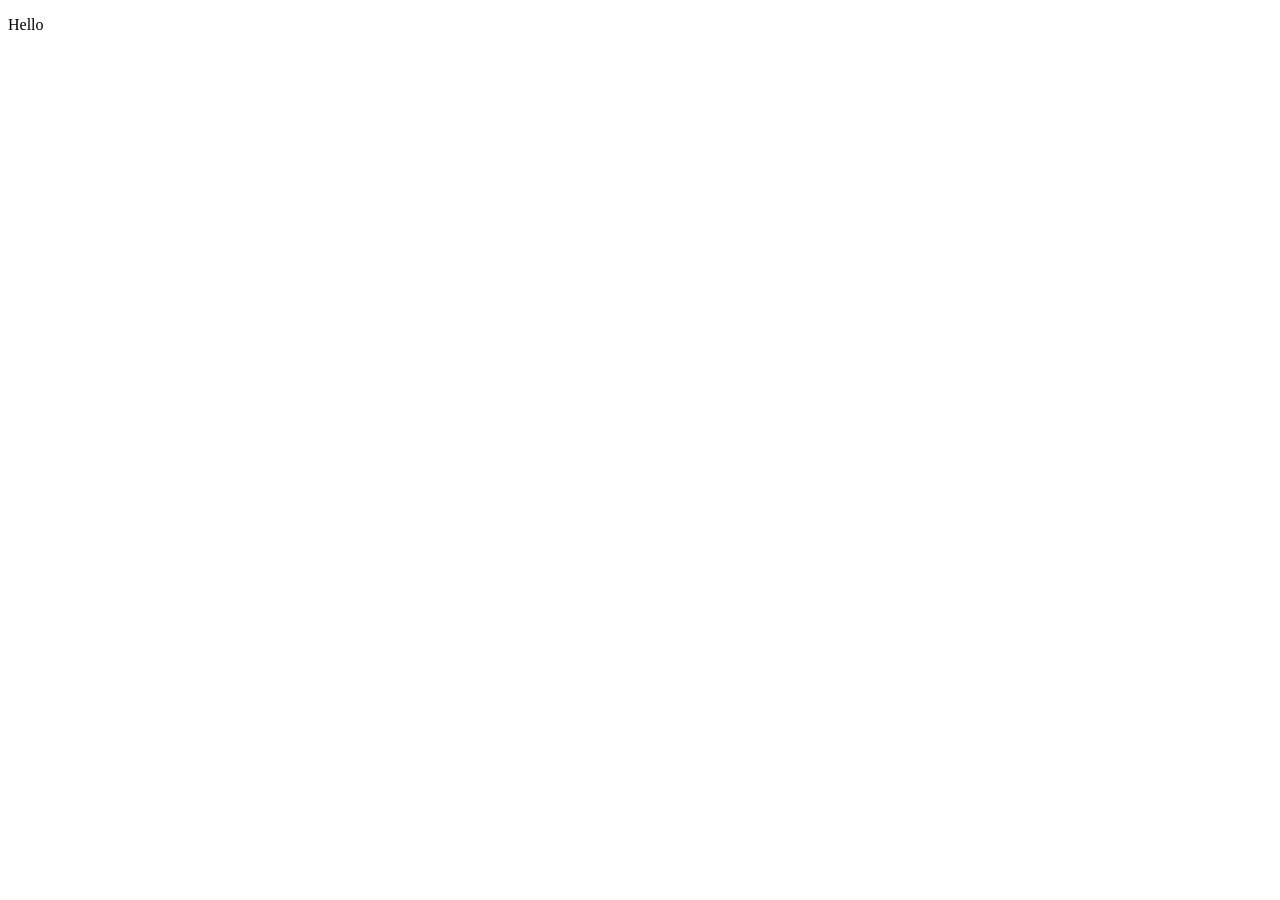
==== frontend/index.html @ 5b7eb352 "Initialize Frontend" ====
<!DOCTYPE html>
<html lang="en">
<head>
    <meta charset="UTF-8">
    <meta name="viewport" content="width=device-width, initial-scale=1.0">
    <title>Document</title>
</head>
<body>
    <p>Hello</p>
</body>
</html>
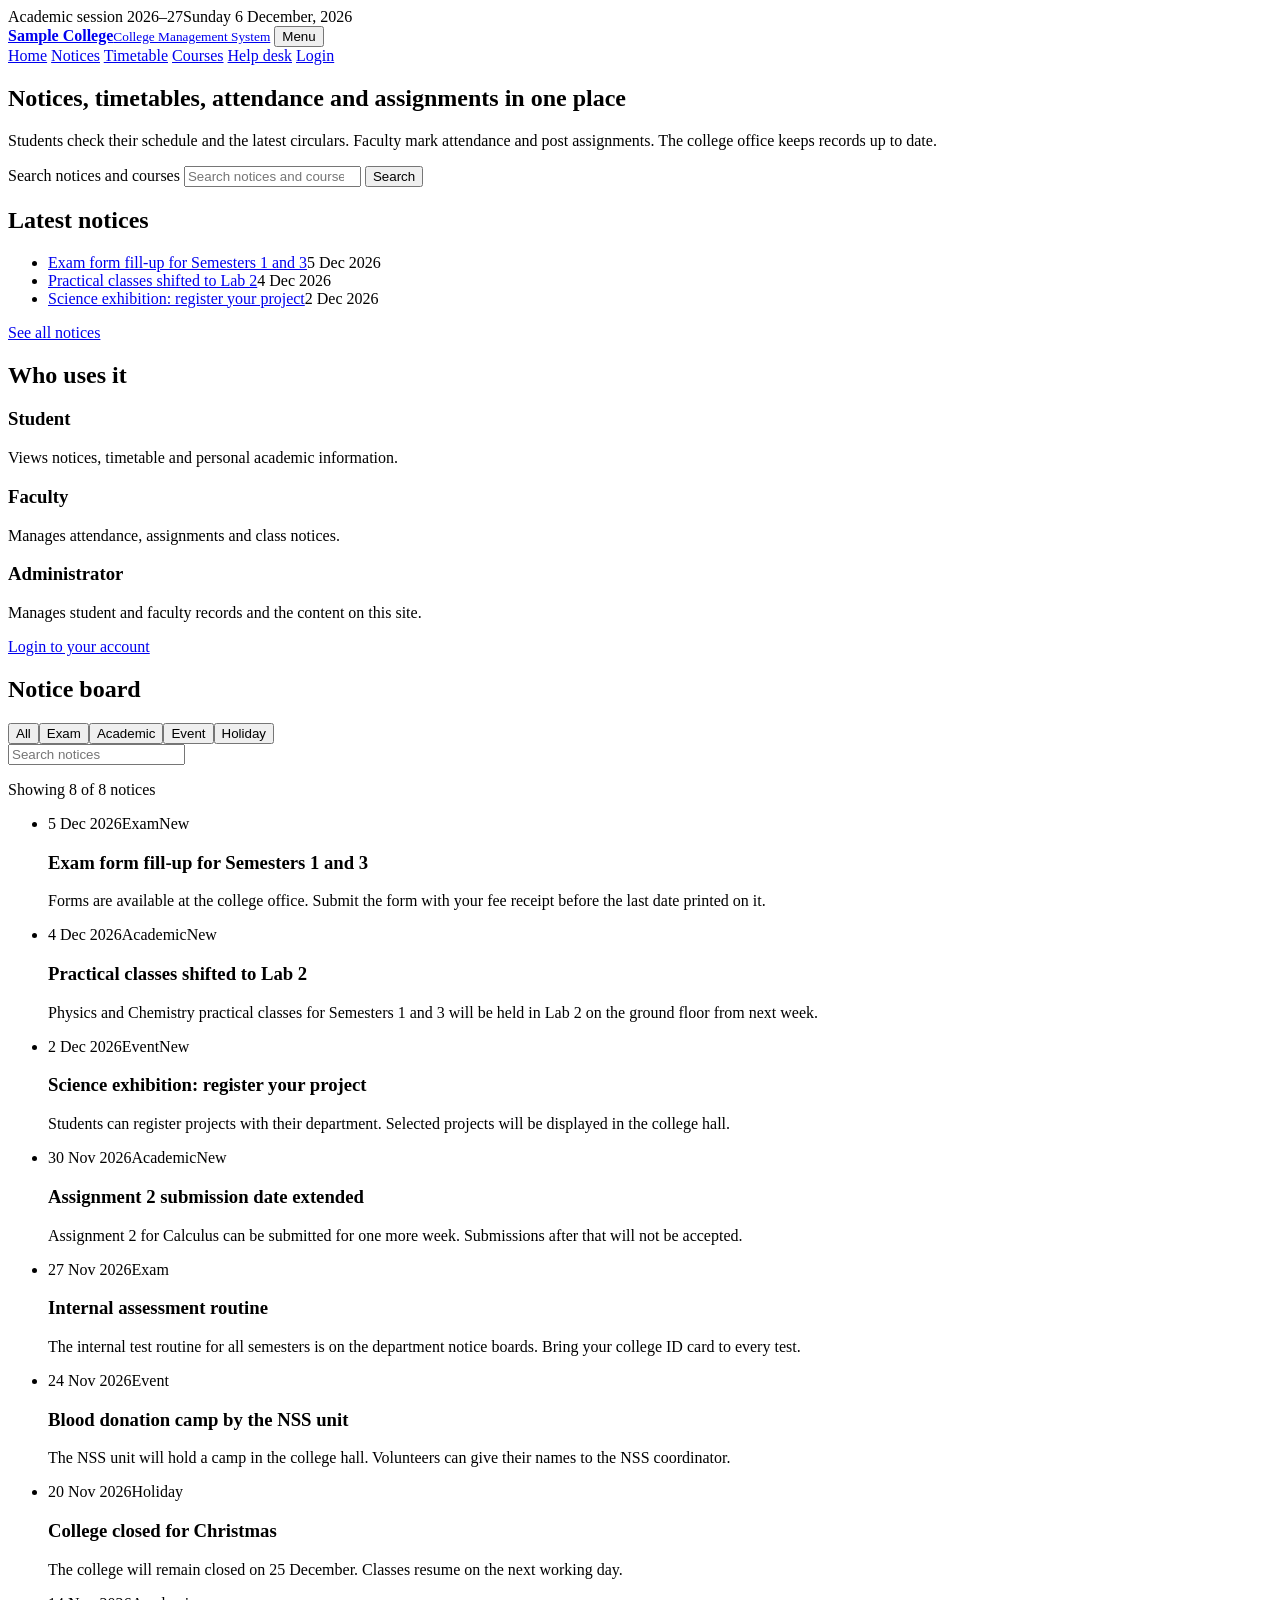
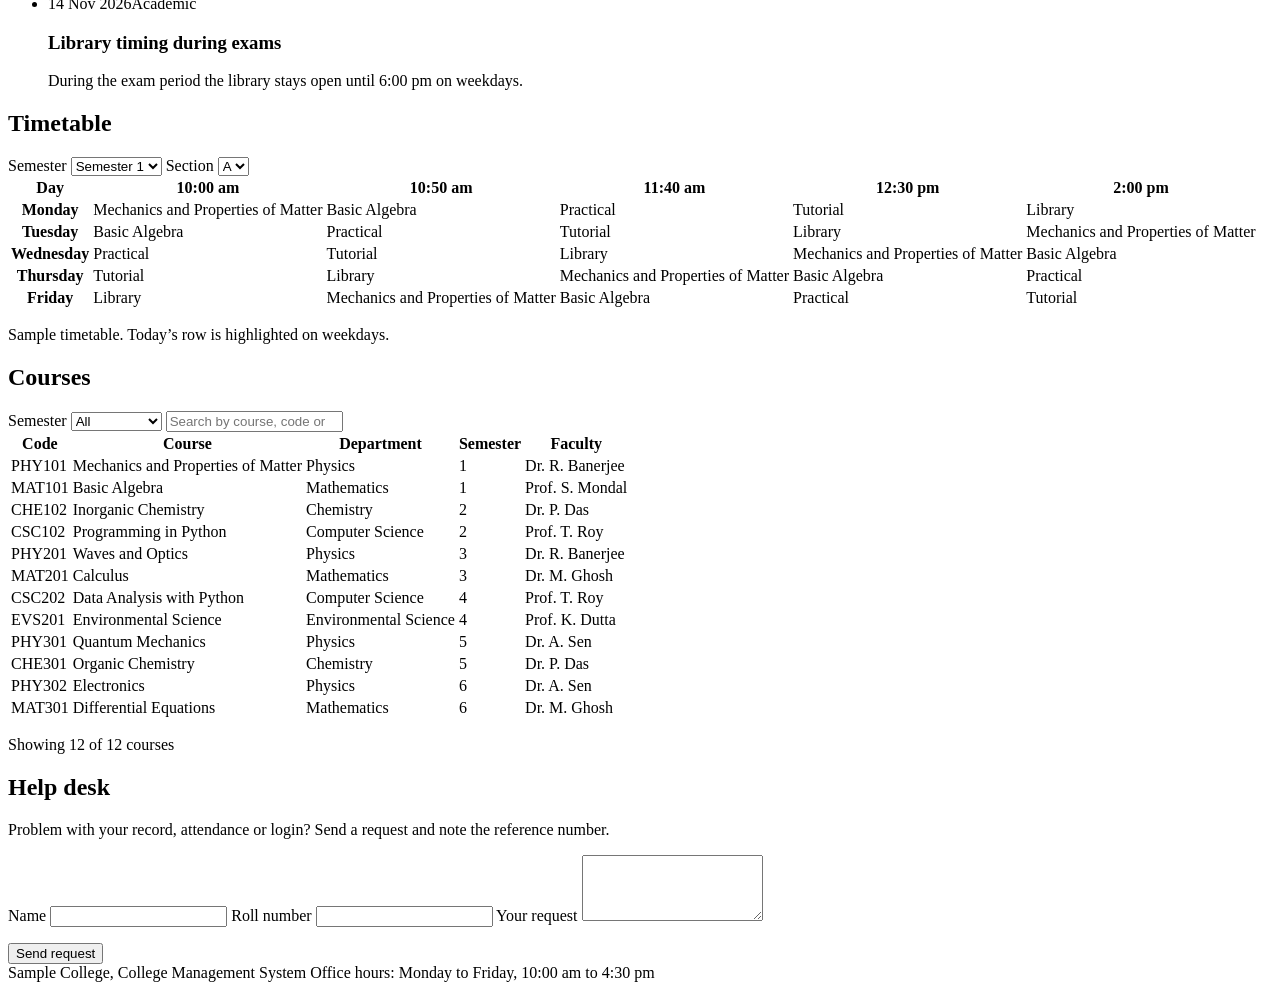
==== commit a348c6fe: "add front page" ====
--- a/frontend/index.html
+++ b/frontend/index.html
@@ -1,11 +1,130 @@
 <!DOCTYPE html>
 <html lang="en">
 <head>
-    <meta charset="UTF-8">
-    <meta name="viewport" content="width=device-width, initial-scale=1.0">
-    <title>Document</title>
+<meta charset="utf-8">
+<meta name="viewport" content="width=device-width, initial-scale=1">
+<title>College Management System</title>
+<link rel="stylesheet" href="home.css">
 </head>
 <body>
-    <p>Hello</p>
+
+<div class="topbar">
+  <div class="wrap"><span>Academic session 2026–27</span><span id="today"></span></div>
+</div>
+
+<header class="site">
+  <div class="wrap">
+    <a class="brand" href="#home"><b>Sample College</b><small>College Management System</small></a>
+    <button class="menu" id="menu" aria-expanded="false" aria-controls="nav">Menu</button>
+    <nav id="nav">
+      <a href="#home">Home</a>
+      <a href="#notices">Notices</a>
+      <a href="#timetable">Timetable</a>
+      <a href="#courses">Courses</a>
+      <a href="#help">Help desk</a>
+      <a class="login" href="index.html">Login</a>
+    </nav>
+  </div>
+</header>
+
+<main id="home">
+
+  <section class="hero">
+    <div class="wrap two">
+      <div>
+        <h1>Notices, timetables, attendance and assignments in one place</h1>
+        <p>Students check their schedule and the latest circulars. Faculty mark attendance and post assignments. The college office keeps records up to date.</p>
+        <form id="heroSearch" role="search">
+          <label for="q" class="sr">Search notices and courses</label>
+          <input id="q" type="search" placeholder="Search notices and courses">
+          <button class="btn" type="submit">Search</button>
+        </form>
+      </div>
+      <aside class="latest">
+        <h2>Latest notices</h2>
+        <ul id="latest"></ul>
+        <a href="#notices">See all notices</a>
+      </aside>
+    </div>
+  </section>
+
+  <section class="roles wrap" aria-labelledby="rolesH">
+    <h2 id="rolesH">Who uses it</h2>
+    <div class="three">
+      <div><h3>Student</h3><p>Views notices, timetable and personal academic information.</p></div>
+      <div><h3>Faculty</h3><p>Manages attendance, assignments and class notices.</p></div>
+      <div><h3>Administrator</h3><p>Manages student and faculty records and the content on this site.</p></div>
+    </div>
+    <a class="btn" href="index.html">Login to your account</a>
+  </section>
+
+  <section id="notices" class="block alt">
+    <div class="wrap">
+      <h2>Notice board</h2>
+      <div class="tools">
+        <div id="cats" class="cats" role="group" aria-label="Filter by category"></div>
+        <input id="nq" type="search" placeholder="Search notices" aria-label="Search notices">
+      </div>
+      <p id="ncount" class="count" aria-live="polite"></p>
+      <ul id="nlist" class="nlist"></ul>
+    </div>
+  </section>
+
+  <section id="timetable" class="block">
+    <div class="wrap">
+      <h2>Timetable</h2>
+      <div class="tools">
+        <label>Semester <select id="tsem"></select></label>
+        <label>Section <select id="tsec"><option>A</option><option>B</option></select></label>
+      </div>
+      <div class="scroll"><table id="ttable"></table></div>
+      <p class="count">Sample timetable. Today’s row is highlighted on weekdays.</p>
+    </div>
+  </section>
+
+  <section id="courses" class="block alt">
+    <div class="wrap">
+      <h2>Courses</h2>
+      <div class="tools">
+        <label>Semester <select id="csem"><option value="0">All</option></select></label>
+        <input id="cq" type="search" placeholder="Search by course, code or faculty" aria-label="Search courses">
+      </div>
+      <div class="scroll">
+        <table>
+          <thead><tr><th>Code</th><th>Course</th><th>Department</th><th>Semester</th><th>Faculty</th></tr></thead>
+          <tbody id="cbody"></tbody>
+        </table>
+      </div>
+      <p id="ccount" class="count" aria-live="polite"></p>
+    </div>
+  </section>
+
+  <section id="help" class="block">
+    <div class="wrap narrow">
+      <h2>Help desk</h2>
+      <p>Problem with your record, attendance or login? Send a request and note the reference number.</p>
+      <form id="hform" novalidate>
+        <label for="hn">Name</label>
+        <input id="hn" autocomplete="name">
+        <label for="hr">Roll number</label>
+        <input id="hr" autocomplete="off">
+        <label for="hm">Your request</label>
+        <textarea id="hm" rows="4"></textarea>
+        <p id="hmsg" class="fmsg" role="status"></p>
+        <button class="btn" type="submit">Send request</button>
+      </form>
+    </div>
+  </section>
+
+</main>
+
+<footer>
+  <div class="wrap">
+    <span>Sample College, College Management System</span>
+    <span>Office hours: Monday to Friday, 10:00 am to 4:30 pm</span>
+  </div>
+</footer>
+
+<script src="home.js"></script>
 </body>
-</html>+</html>
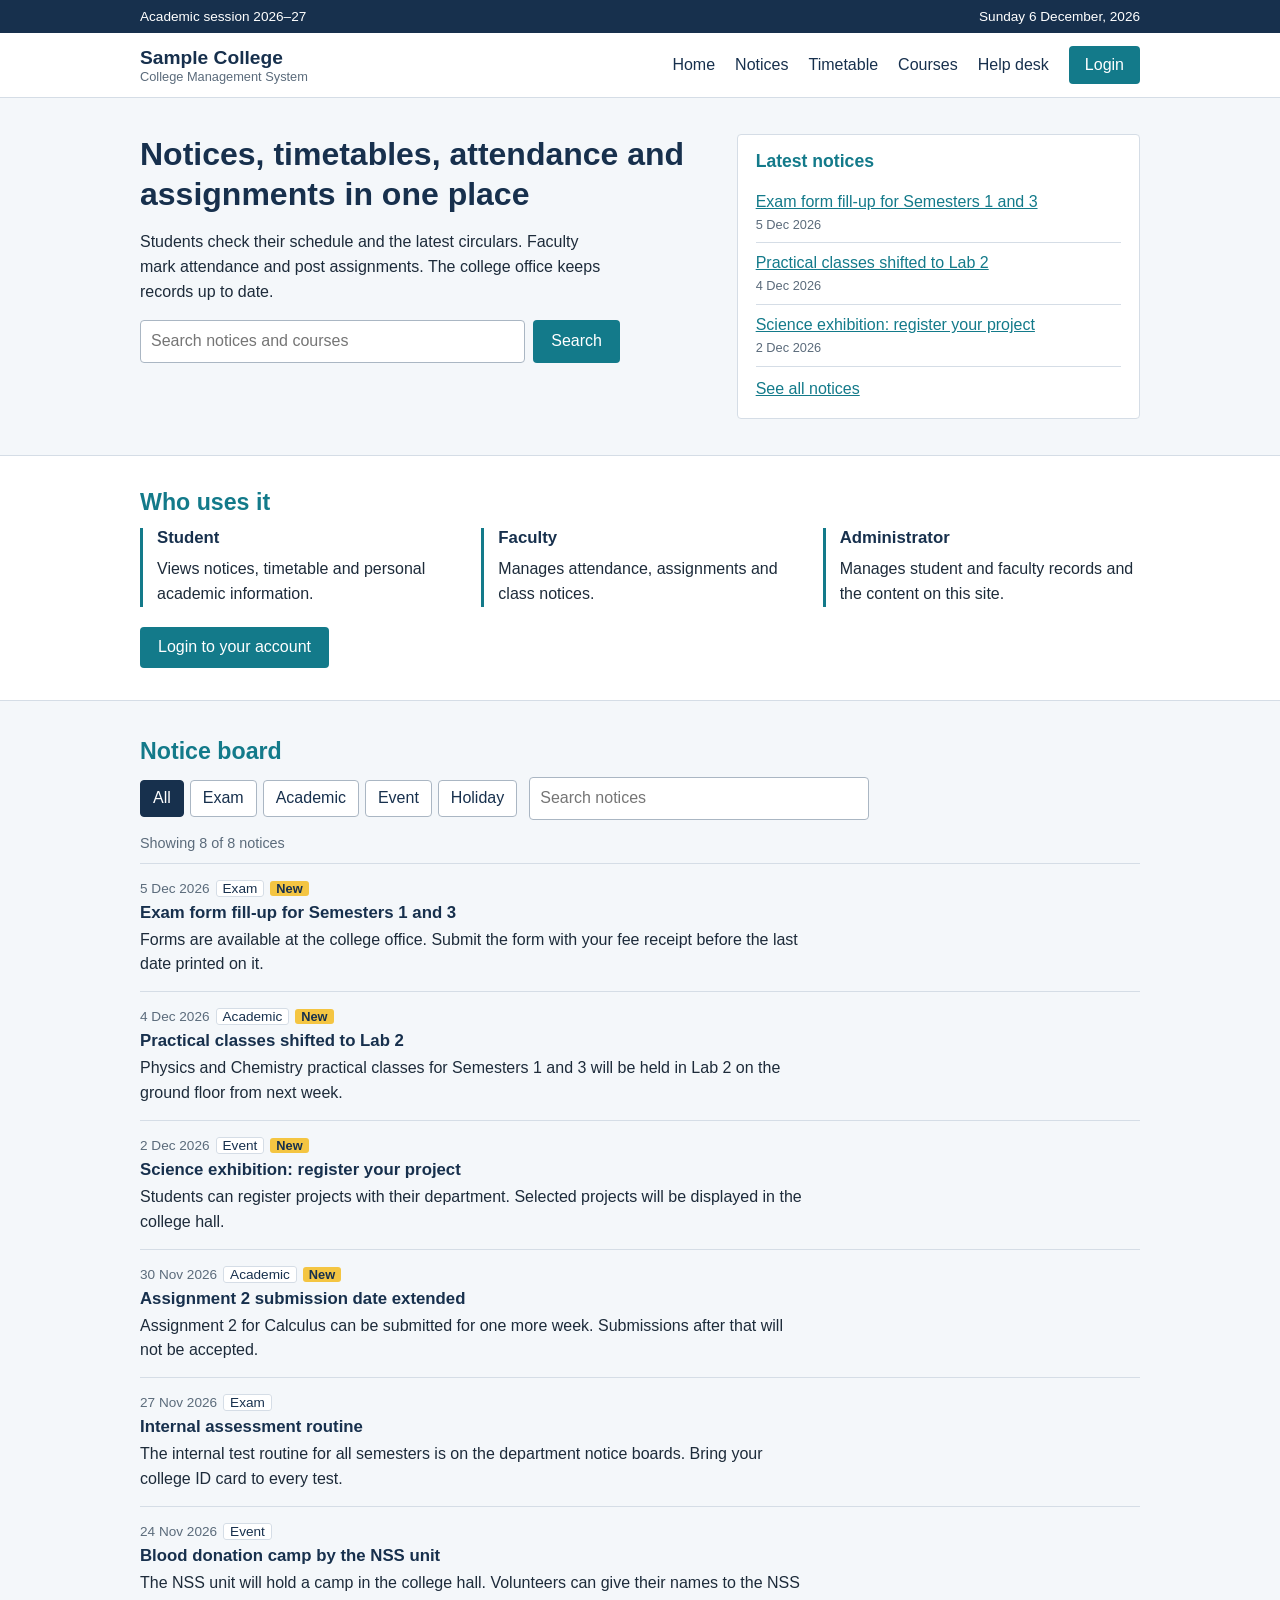
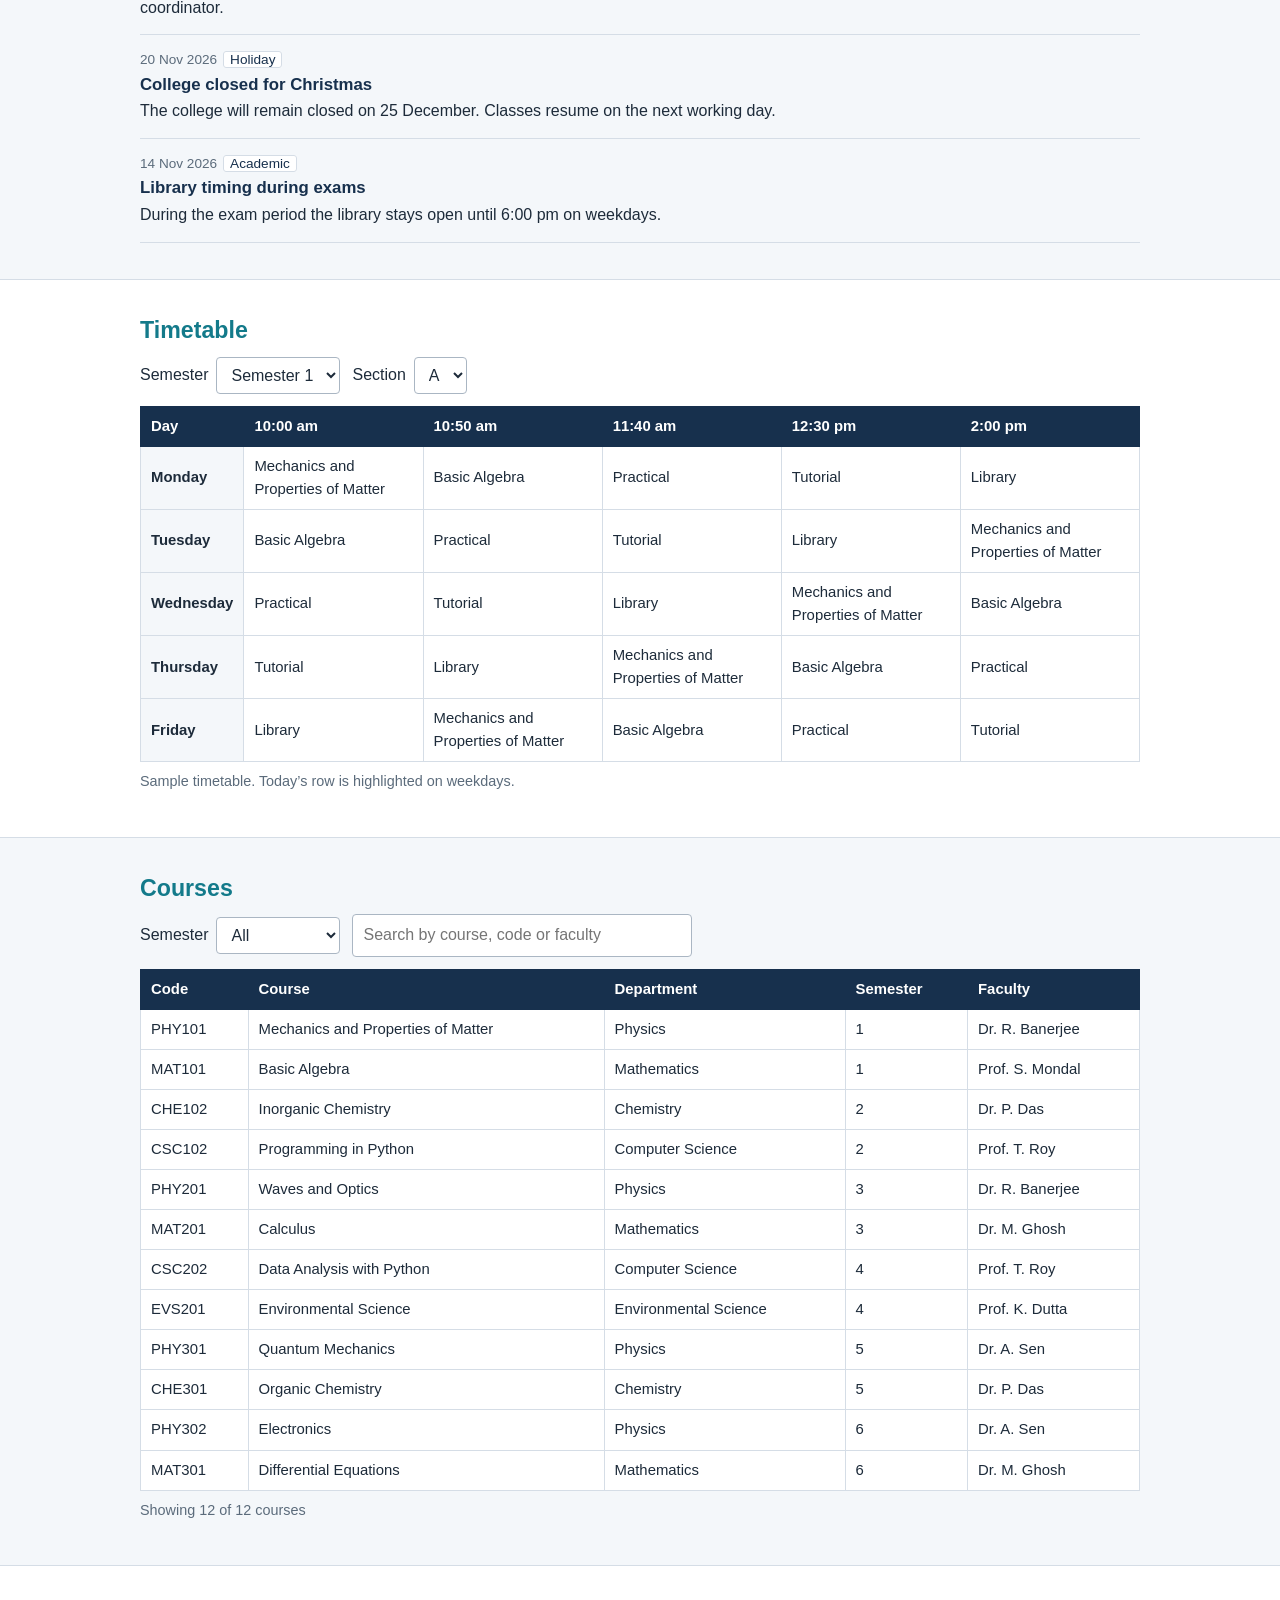
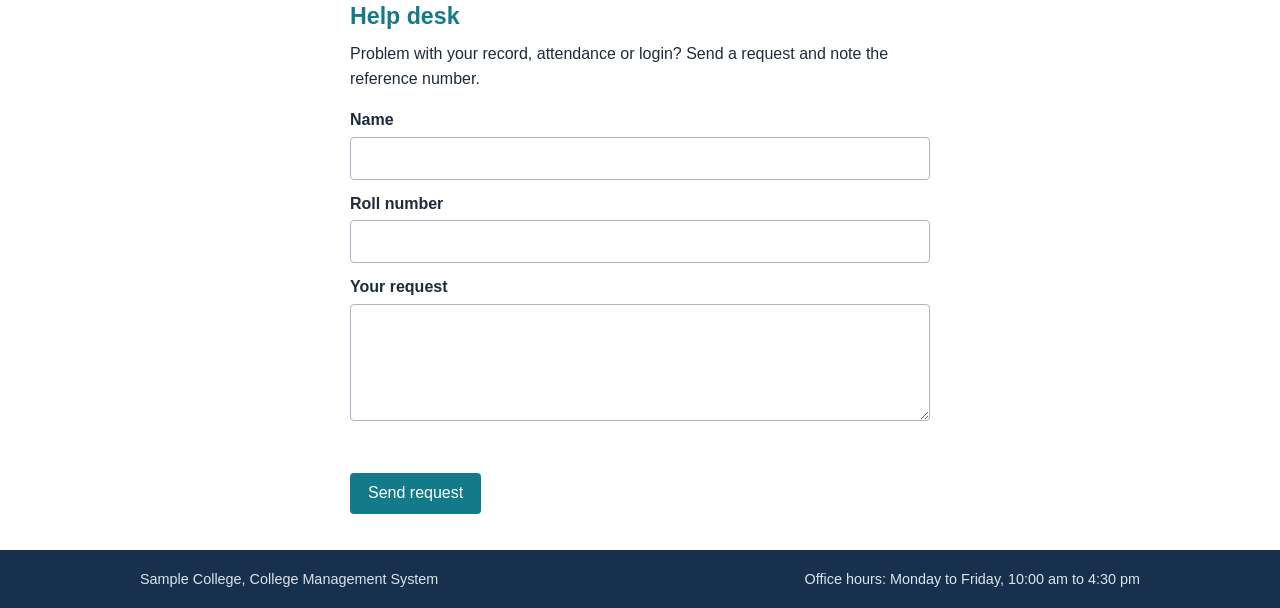
==== commit 086ef4ce: "Fix login redirection" ====
--- a/frontend/index.html
+++ b/frontend/index.html
@@ -4,6 +4,7 @@
 <meta charset="utf-8">
 <meta name="viewport" content="width=device-width, initial-scale=1">
 <title>College Management System</title>
+<link rel="stylesheet" href="style.css">
 <link rel="stylesheet" href="home.css">
 </head>
 <body>
--- a/frontend/style.css
+++ b/frontend/style.css
@@ -0,0 +1,497 @@
+/* Bikram Panja */
+:root {
+    --navy: #17304d;
+    --teal: #137a8a;
+    --teal-d: #0f6270;
+    --text: #1d2b3a;
+    --muted: #5b6b7b;
+    --line: #d5dde6;
+    --tint: #f4f7fa
+}
+
+* {
+    box-sizing: border-box
+}
+
+html {
+    scroll-behavior: smooth
+}
+
+[id] {
+    scroll-margin-top: 76px
+}
+
+body {
+    margin: 0;
+    font: 16px/1.55 "Segoe UI", Roboto, Arial, sans-serif;
+    color: var(--text);
+    background: #fff
+}
+
+a {
+    color: var(--teal)
+}
+
+h1,
+h2,
+h3 {
+    line-height: 1.25;
+    margin: 0 0 .5em
+}
+
+h1 {
+    font-size: 2rem;
+    color: var(--navy)
+}
+
+h2 {
+    font-size: 1.45rem;
+    color: var(--teal)
+}
+
+h3 {
+    font-size: 1.05rem;
+    color: var(--navy)
+}
+
+p {
+    margin: 0 0 1em
+}
+
+input,
+select,
+textarea,
+button {
+    font: inherit
+}
+
+input,
+select,
+textarea {
+    border: 1px solid #aab6c3;
+    border-radius: 4px;
+    padding: 8px 10px;
+    background: #fff;
+    color: var(--text)
+}
+
+:focus-visible {
+    outline: 2px solid var(--teal);
+    outline-offset: 2px
+}
+
+.wrap {
+    max-width: 1040px;
+    margin: 0 auto;
+    padding: 0 20px
+}
+
+.narrow {
+    max-width: 620px
+}
+
+.sr {
+    position: absolute;
+    left: -9999px
+}
+
+.btn {
+    display: inline-block;
+    background: var(--teal);
+    color: #fff;
+    border: 0;
+    border-radius: 4px;
+    padding: 8px 18px;
+    cursor: pointer;
+    text-decoration: none
+}
+
+.btn:hover {
+    background: var(--teal-d)
+}
+
+.topbar {
+    background: var(--navy);
+    color: #fff;
+    font-size: .85rem
+}
+
+.topbar .wrap {
+    display: flex;
+    justify-content: space-between;
+    gap: 12px;
+    padding-top: 6px;
+    padding-bottom: 6px
+}
+
+.site {
+    position: sticky;
+    top: 0;
+    z-index: 5;
+    background: #fff;
+    border-bottom: 1px solid var(--line)
+}
+
+.site .wrap {
+    display: flex;
+    align-items: center;
+    justify-content: space-between;
+    gap: 16px;
+    min-height: 64px
+}
+
+.brand {
+    display: flex;
+    flex-direction: column;
+    line-height: 1.2;
+    text-decoration: none;
+    color: var(--navy)
+}
+
+.brand b {
+    font-size: 1.2rem
+}
+
+.brand small {
+    color: var(--muted);
+    font-size: .8rem
+}
+
+nav {
+    display: flex;
+    align-items: center;
+    gap: 20px
+}
+
+nav a {
+    color: var(--navy);
+    text-decoration: none;
+    padding: 4px 0
+}
+
+nav a:hover {
+    text-decoration: underline
+}
+
+nav a.login {
+    background: var(--teal);
+    color: #fff;
+    padding: 7px 16px;
+    border-radius: 4px
+}
+
+nav a.login:hover {
+    background: var(--teal-d);
+    text-decoration: none
+}
+
+.menu {
+    display: none;
+    background: #fff;
+    color: var(--navy);
+    border: 1px solid #aab6c3;
+    border-radius: 4px;
+    padding: 6px 12px;
+    cursor: pointer
+}
+
+.hero {
+    background: var(--tint);
+    border-bottom: 1px solid var(--line);
+    padding: 36px 0
+}
+
+.two {
+    display: grid;
+    grid-template-columns: 1.4fr 1fr;
+    gap: 32px;
+    align-items: start
+}
+
+.hero p {
+    max-width: 52ch
+}
+
+#heroSearch {
+    display: flex;
+    gap: 8px;
+    max-width: 480px
+}
+
+#heroSearch input {
+    flex: 1;
+    min-width: 0
+}
+
+.latest {
+    background: #fff;
+    border: 1px solid var(--line);
+    border-radius: 4px;
+    padding: 16px 18px
+}
+
+.latest h2 {
+    font-size: 1.1rem
+}
+
+.latest ul {
+    list-style: none;
+    margin: 0 0 10px;
+    padding: 0
+}
+
+.latest li {
+    padding: 8px 0;
+    border-bottom: 1px solid var(--line)
+}
+
+.latest li span {
+    display: block;
+    font-size: .8rem;
+    color: var(--muted)
+}
+
+.roles {
+    padding-top: 32px;
+    padding-bottom: 32px
+}
+
+.three {
+    display: grid;
+    grid-template-columns: repeat(3, 1fr);
+    gap: 24px;
+    margin-bottom: 20px
+}
+
+.three div {
+    border-left: 3px solid var(--teal);
+    padding-left: 14px
+}
+
+.three p {
+    margin: 0
+}
+
+.block {
+    padding: 36px 0
+}
+
+.alt {
+    background: var(--tint);
+    border-top: 1px solid var(--line);
+    border-bottom: 1px solid var(--line)
+}
+
+.tools {
+    display: flex;
+    flex-wrap: wrap;
+    align-items: center;
+    gap: 12px;
+    margin-bottom: 12px
+}
+
+.tools label {
+    display: flex;
+    align-items: center;
+    gap: 8px
+}
+
+.tools input[type=search] {
+    flex: 1;
+    min-width: 200px;
+    max-width: 340px
+}
+
+.cats {
+    display: flex;
+    flex-wrap: wrap;
+    gap: 6px
+}
+
+.cats button {
+    background: #fff;
+    color: var(--navy);
+    border: 1px solid #aab6c3;
+    border-radius: 4px;
+    padding: 5px 12px;
+    cursor: pointer
+}
+
+.cats button.on {
+    background: var(--navy);
+    border-color: var(--navy);
+    color: #fff
+}
+
+.count {
+    color: var(--muted);
+    font-size: .9rem;
+    margin: 8px 0
+}
+
+.nlist {
+    list-style: none;
+    margin: 0;
+    padding: 0;
+    border-top: 1px solid var(--line)
+}
+
+.nlist li {
+    padding: 14px 0;
+    border-bottom: 1px solid var(--line)
+}
+
+.nlist h3 {
+    margin: 0 0 4px
+}
+
+.nlist p {
+    margin: 0;
+    max-width: 75ch
+}
+
+.meta {
+    font-size: .85rem;
+    color: var(--muted);
+    margin-bottom: 4px
+}
+
+.tag {
+    margin-left: 6px;
+    padding: 0 6px;
+    border: 1px solid var(--line);
+    border-radius: 3px;
+    background: #fff;
+    color: var(--navy)
+}
+
+.new {
+    margin-left: 6px;
+    padding: 0 6px;
+    border-radius: 3px;
+    background: #f4c542;
+    color: var(--navy);
+    font-size: .8rem;
+    font-weight: 600
+}
+
+.scroll {
+    overflow-x: auto
+}
+
+table {
+    width: 100%;
+    min-width: 560px;
+    border-collapse: collapse;
+    background: #fff
+}
+
+th,
+td {
+    border: 1px solid var(--line);
+    padding: 8px 10px;
+    text-align: left;
+    font-size: .93rem
+}
+
+thead th {
+    background: var(--navy);
+    border-color: var(--navy);
+    color: #fff;
+    font-weight: 600
+}
+
+tbody th {
+    background: var(--tint);
+    font-weight: 600
+}
+
+tr.today th,
+tr.today td {
+    background: #e3f1f3
+}
+
+#hform label {
+    display: block;
+    margin: 12px 0 4px;
+    font-weight: 600
+}
+
+#hform input,
+#hform textarea {
+    width: 100%
+}
+
+.fmsg {
+    min-height: 1.5em;
+    margin: 10px 0
+}
+
+.fmsg.err {
+    color: #b3261e
+}
+
+.fmsg.ok {
+    color: #1b7a48
+}
+
+footer {
+    background: var(--navy);
+    color: #dbe5ef;
+    font-size: .9rem;
+    padding: 18px 0
+}
+
+footer .wrap {
+    display: flex;
+    flex-wrap: wrap;
+    justify-content: space-between;
+    gap: 8px
+}
+
+@media (max-width:800px) {
+
+    .two,
+    .three {
+        grid-template-columns: 1fr
+    }
+
+    h1 {
+        font-size: 1.6rem
+    }
+}
+
+@media (max-width:760px) {
+    .menu {
+        display: block
+    }
+
+    nav {
+        display: none;
+        position: absolute;
+        top: 100%;
+        left: 0;
+        right: 0;
+        flex-direction: column;
+        align-items: flex-start;
+        gap: 12px;
+        padding: 12px 20px;
+        background: #fff;
+        border-bottom: 1px solid var(--line)
+    }
+
+    nav.open {
+        display: flex
+    }
+
+    .topbar .wrap {
+        flex-direction: column;
+        gap: 0
+    }
+}
+
+@media (prefers-reduced-motion:reduce) {
+    html {
+        scroll-behavior: auto
+    }
+}
--- a/frontend/home.css
+++ b/frontend/home.css
@@ -0,0 +1,497 @@
+/* Bikram Panja */
+:root {
+    --navy: #17304d;
+    --teal: #137a8a;
+    --teal-d: #0f6270;
+    --text: #1d2b3a;
+    --muted: #5b6b7b;
+    --line: #d5dde6;
+    --tint: #f4f7fa
+}
+
+* {
+    box-sizing: border-box
+}
+
+html {
+    scroll-behavior: smooth
+}
+
+[id] {
+    scroll-margin-top: 76px
+}
+
+body {
+    margin: 0;
+    font: 16px/1.55 "Segoe UI", Roboto, Arial, sans-serif;
+    color: var(--text);
+    background: #fff
+}
+
+a {
+    color: var(--teal)
+}
+
+h1,
+h2,
+h3 {
+    line-height: 1.25;
+    margin: 0 0 .5em
+}
+
+h1 {
+    font-size: 2rem;
+    color: var(--navy)
+}
+
+h2 {
+    font-size: 1.45rem;
+    color: var(--teal)
+}
+
+h3 {
+    font-size: 1.05rem;
+    color: var(--navy)
+}
+
+p {
+    margin: 0 0 1em
+}
+
+input,
+select,
+textarea,
+button {
+    font: inherit
+}
+
+input,
+select,
+textarea {
+    border: 1px solid #aab6c3;
+    border-radius: 4px;
+    padding: 8px 10px;
+    background: #fff;
+    color: var(--text)
+}
+
+:focus-visible {
+    outline: 2px solid var(--teal);
+    outline-offset: 2px
+}
+
+.wrap {
+    max-width: 1040px;
+    margin: 0 auto;
+    padding: 0 20px
+}
+
+.narrow {
+    max-width: 620px
+}
+
+.sr {
+    position: absolute;
+    left: -9999px
+}
+
+.btn {
+    display: inline-block;
+    background: var(--teal);
+    color: #fff;
+    border: 0;
+    border-radius: 4px;
+    padding: 8px 18px;
+    cursor: pointer;
+    text-decoration: none
+}
+
+.btn:hover {
+    background: var(--teal-d)
+}
+
+.topbar {
+    background: var(--navy);
+    color: #fff;
+    font-size: .85rem
+}
+
+.topbar .wrap {
+    display: flex;
+    justify-content: space-between;
+    gap: 12px;
+    padding-top: 6px;
+    padding-bottom: 6px
+}
+
+.site {
+    position: sticky;
+    top: 0;
+    z-index: 5;
+    background: #fff;
+    border-bottom: 1px solid var(--line)
+}
+
+.site .wrap {
+    display: flex;
+    align-items: center;
+    justify-content: space-between;
+    gap: 16px;
+    min-height: 64px
+}
+
+.brand {
+    display: flex;
+    flex-direction: column;
+    line-height: 1.2;
+    text-decoration: none;
+    color: var(--navy)
+}
+
+.brand b {
+    font-size: 1.2rem
+}
+
+.brand small {
+    color: var(--muted);
+    font-size: .8rem
+}
+
+nav {
+    display: flex;
+    align-items: center;
+    gap: 20px
+}
+
+nav a {
+    color: var(--navy);
+    text-decoration: none;
+    padding: 4px 0
+}
+
+nav a:hover {
+    text-decoration: underline
+}
+
+nav a.login {
+    background: var(--teal);
+    color: #fff;
+    padding: 7px 16px;
+    border-radius: 4px
+}
+
+nav a.login:hover {
+    background: var(--teal-d);
+    text-decoration: none
+}
+
+.menu {
+    display: none;
+    background: #fff;
+    color: var(--navy);
+    border: 1px solid #aab6c3;
+    border-radius: 4px;
+    padding: 6px 12px;
+    cursor: pointer
+}
+
+.hero {
+    background: var(--tint);
+    border-bottom: 1px solid var(--line);
+    padding: 36px 0
+}
+
+.two {
+    display: grid;
+    grid-template-columns: 1.4fr 1fr;
+    gap: 32px;
+    align-items: start
+}
+
+.hero p {
+    max-width: 52ch
+}
+
+#heroSearch {
+    display: flex;
+    gap: 8px;
+    max-width: 480px
+}
+
+#heroSearch input {
+    flex: 1;
+    min-width: 0
+}
+
+.latest {
+    background: #fff;
+    border: 1px solid var(--line);
+    border-radius: 4px;
+    padding: 16px 18px
+}
+
+.latest h2 {
+    font-size: 1.1rem
+}
+
+.latest ul {
+    list-style: none;
+    margin: 0 0 10px;
+    padding: 0
+}
+
+.latest li {
+    padding: 8px 0;
+    border-bottom: 1px solid var(--line)
+}
+
+.latest li span {
+    display: block;
+    font-size: .8rem;
+    color: var(--muted)
+}
+
+.roles {
+    padding-top: 32px;
+    padding-bottom: 32px
+}
+
+.three {
+    display: grid;
+    grid-template-columns: repeat(3, 1fr);
+    gap: 24px;
+    margin-bottom: 20px
+}
+
+.three div {
+    border-left: 3px solid var(--teal);
+    padding-left: 14px
+}
+
+.three p {
+    margin: 0
+}
+
+.block {
+    padding: 36px 0
+}
+
+.alt {
+    background: var(--tint);
+    border-top: 1px solid var(--line);
+    border-bottom: 1px solid var(--line)
+}
+
+.tools {
+    display: flex;
+    flex-wrap: wrap;
+    align-items: center;
+    gap: 12px;
+    margin-bottom: 12px
+}
+
+.tools label {
+    display: flex;
+    align-items: center;
+    gap: 8px
+}
+
+.tools input[type=search] {
+    flex: 1;
+    min-width: 200px;
+    max-width: 340px
+}
+
+.cats {
+    display: flex;
+    flex-wrap: wrap;
+    gap: 6px
+}
+
+.cats button {
+    background: #fff;
+    color: var(--navy);
+    border: 1px solid #aab6c3;
+    border-radius: 4px;
+    padding: 5px 12px;
+    cursor: pointer
+}
+
+.cats button.on {
+    background: var(--navy);
+    border-color: var(--navy);
+    color: #fff
+}
+
+.count {
+    color: var(--muted);
+    font-size: .9rem;
+    margin: 8px 0
+}
+
+.nlist {
+    list-style: none;
+    margin: 0;
+    padding: 0;
+    border-top: 1px solid var(--line)
+}
+
+.nlist li {
+    padding: 14px 0;
+    border-bottom: 1px solid var(--line)
+}
+
+.nlist h3 {
+    margin: 0 0 4px
+}
+
+.nlist p {
+    margin: 0;
+    max-width: 75ch
+}
+
+.meta {
+    font-size: .85rem;
+    color: var(--muted);
+    margin-bottom: 4px
+}
+
+.tag {
+    margin-left: 6px;
+    padding: 0 6px;
+    border: 1px solid var(--line);
+    border-radius: 3px;
+    background: #fff;
+    color: var(--navy)
+}
+
+.new {
+    margin-left: 6px;
+    padding: 0 6px;
+    border-radius: 3px;
+    background: #f4c542;
+    color: var(--navy);
+    font-size: .8rem;
+    font-weight: 600
+}
+
+.scroll {
+    overflow-x: auto
+}
+
+table {
+    width: 100%;
+    min-width: 560px;
+    border-collapse: collapse;
+    background: #fff
+}
+
+th,
+td {
+    border: 1px solid var(--line);
+    padding: 8px 10px;
+    text-align: left;
+    font-size: .93rem
+}
+
+thead th {
+    background: var(--navy);
+    border-color: var(--navy);
+    color: #fff;
+    font-weight: 600
+}
+
+tbody th {
+    background: var(--tint);
+    font-weight: 600
+}
+
+tr.today th,
+tr.today td {
+    background: #e3f1f3
+}
+
+#hform label {
+    display: block;
+    margin: 12px 0 4px;
+    font-weight: 600
+}
+
+#hform input,
+#hform textarea {
+    width: 100%
+}
+
+.fmsg {
+    min-height: 1.5em;
+    margin: 10px 0
+}
+
+.fmsg.err {
+    color: #b3261e
+}
+
+.fmsg.ok {
+    color: #1b7a48
+}
+
+footer {
+    background: var(--navy);
+    color: #dbe5ef;
+    font-size: .9rem;
+    padding: 18px 0
+}
+
+footer .wrap {
+    display: flex;
+    flex-wrap: wrap;
+    justify-content: space-between;
+    gap: 8px
+}
+
+@media (max-width:800px) {
+
+    .two,
+    .three {
+        grid-template-columns: 1fr
+    }
+
+    h1 {
+        font-size: 1.6rem
+    }
+}
+
+@media (max-width:760px) {
+    .menu {
+        display: block
+    }
+
+    nav {
+        display: none;
+        position: absolute;
+        top: 100%;
+        left: 0;
+        right: 0;
+        flex-direction: column;
+        align-items: flex-start;
+        gap: 12px;
+        padding: 12px 20px;
+        background: #fff;
+        border-bottom: 1px solid var(--line)
+    }
+
+    nav.open {
+        display: flex
+    }
+
+    .topbar .wrap {
+        flex-direction: column;
+        gap: 0
+    }
+}
+
+@media (prefers-reduced-motion:reduce) {
+    html {
+        scroll-behavior: auto
+    }
+}
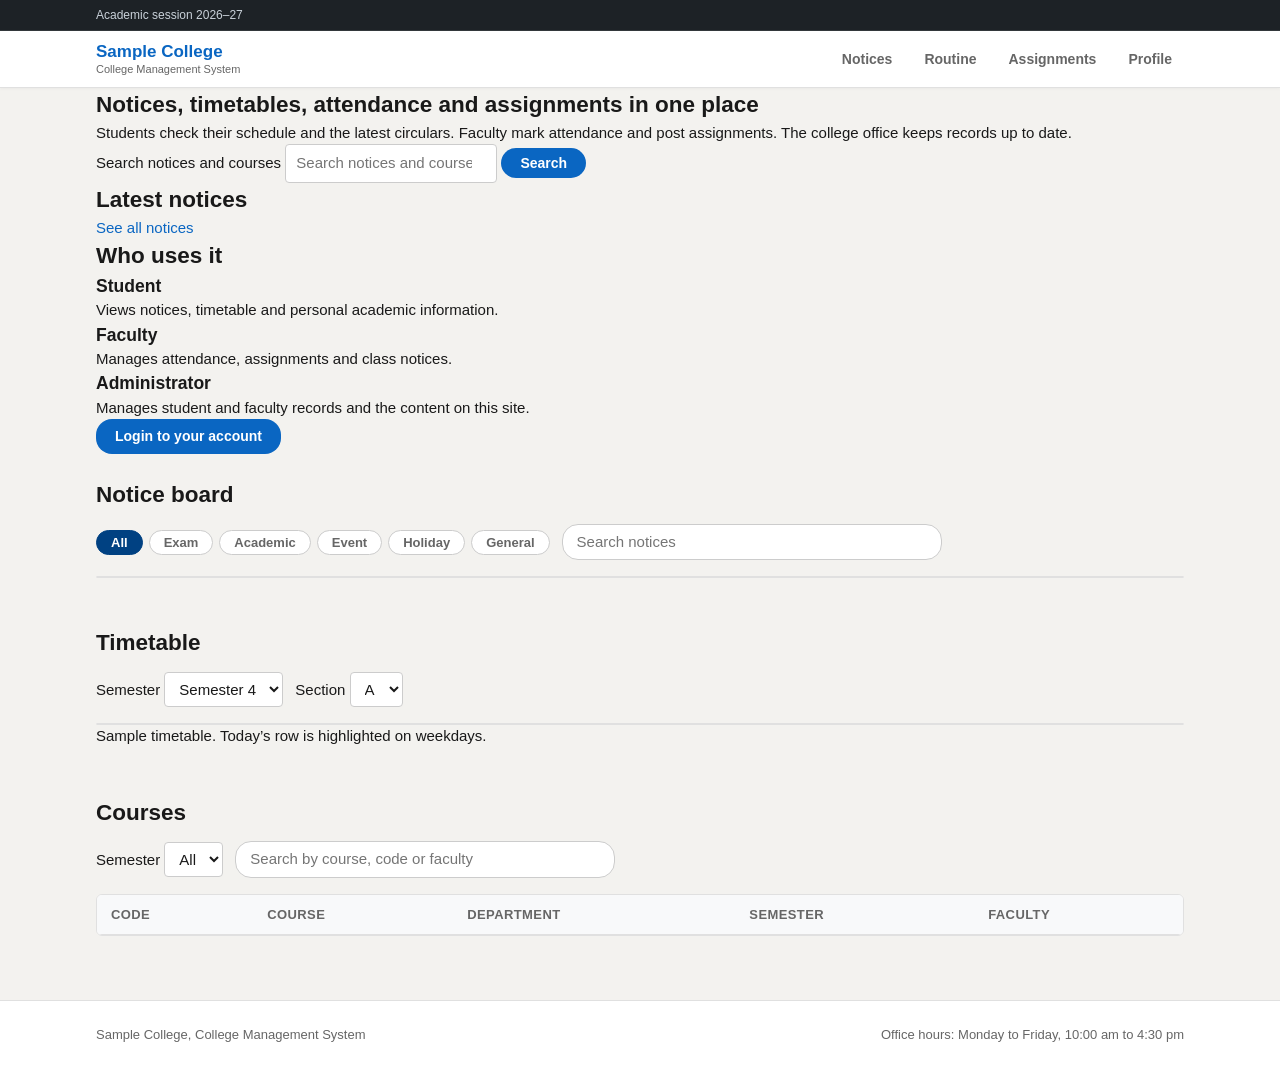
==== commit 2cfd8909: "Add Database and Revamped UI - Add database for profiles, attendance, timetable, assignment. - Add c" ====
--- a/frontend/index.html
+++ b/frontend/index.html
@@ -4,7 +4,6 @@
 <meta charset="utf-8">
 <meta name="viewport" content="width=device-width, initial-scale=1">
 <title>College Management System</title>
-<link rel="stylesheet" href="style.css">
 <link rel="stylesheet" href="home.css">
 </head>
 <body>
@@ -22,8 +21,6 @@
       <a href="#notices">Notices</a>
       <a href="#timetable">Timetable</a>
       <a href="#courses">Courses</a>
-      <a href="#help">Help desk</a>
-      <a class="login" href="index.html">Login</a>
     </nav>
   </div>
 </header>
@@ -56,7 +53,7 @@
       <div><h3>Faculty</h3><p>Manages attendance, assignments and class notices.</p></div>
       <div><h3>Administrator</h3><p>Manages student and faculty records and the content on this site.</p></div>
     </div>
-    <a class="btn" href="index.html">Login to your account</a>
+    <a class="btn" href="../auth/login.html">Login to your account</a>
   </section>
 
   <section id="notices" class="block alt">
@@ -100,23 +97,6 @@
     </div>
   </section>
 
-  <section id="help" class="block">
-    <div class="wrap narrow">
-      <h2>Help desk</h2>
-      <p>Problem with your record, attendance or login? Send a request and note the reference number.</p>
-      <form id="hform" novalidate>
-        <label for="hn">Name</label>
-        <input id="hn" autocomplete="name">
-        <label for="hr">Roll number</label>
-        <input id="hr" autocomplete="off">
-        <label for="hm">Your request</label>
-        <textarea id="hm" rows="4"></textarea>
-        <p id="hmsg" class="fmsg" role="status"></p>
-        <button class="btn" type="submit">Send request</button>
-      </form>
-    </div>
-  </section>
-
 </main>
 
 <footer>
--- a/frontend/home.css
+++ b/frontend/home.css
@@ -1,497 +1,572 @@
-/* Bikram Panja */
+
 :root {
-    --navy: #17304d;
-    --teal: #137a8a;
-    --teal-d: #0f6270;
-    --text: #1d2b3a;
-    --muted: #5b6b7b;
-    --line: #d5dde6;
-    --tint: #f4f7fa
+  --primary: #0a66c2;
+  --primary-hover: #004182;
+  --bg-page: #f3f2ef;
+  --bg-card: #ffffff;
+  --border-color: #e0e0e0;
+  --text-main: #191919;
+  --text-muted: #666666;
+  --topbar-bg: #1d2226;
+  --badge-bg: #e8f3fc;
+  --danger: #cc1016;
+  --danger-hover: #a10c11;
+  --success: #057642;
+  --warning: #b24020;
 }
 
 * {
-    box-sizing: border-box
+  box-sizing: border-box;
+  margin: 0;
+  padding: 0;
 }
 
 html {
-    scroll-behavior: smooth
+  scroll-behavior: smooth;
 }
 
 [id] {
-    scroll-margin-top: 76px
+  scroll-margin-top: 70px;
 }
 
 body {
-    margin: 0;
-    font: 16px/1.55 "Segoe UI", Roboto, Arial, sans-serif;
-    color: var(--text);
-    background: #fff
+  font-family: -apple-system, BlinkMacSystemFont, "Segoe UI", Roboto, Helvetica, Arial, sans-serif;
+  font-size: 15px;
+  line-height: 1.5;
+  color: var(--text-main);
+  background-color: var(--bg-page);
 }
 
 a {
-    color: var(--teal)
-}
-
-h1,
-h2,
-h3 {
-    line-height: 1.25;
-    margin: 0 0 .5em
-}
-
-h1 {
-    font-size: 2rem;
-    color: var(--navy)
-}
-
-h2 {
-    font-size: 1.45rem;
-    color: var(--teal)
-}
-
-h3 {
-    font-size: 1.05rem;
-    color: var(--navy)
-}
-
-p {
-    margin: 0 0 1em
-}
-
-input,
-select,
-textarea,
-button {
-    font: inherit
-}
-
-input,
-select,
-textarea {
-    border: 1px solid #aab6c3;
-    border-radius: 4px;
-    padding: 8px 10px;
+  color: var(--primary);
+  text-decoration: none;
+}
+
+a:hover {
+  text-decoration: underline;
+}
+
+/* Layout containers */
+.wrap {
+  max-width: 1120px;
+  margin: 0 auto;
+  padding: 0 16px;
+}
+
+.narrow {
+  max-width: 640px;
+}
+
+/* Header & Navigation Bar */
+.topbar {
+  background: var(--topbar-bg);
+  color: #c9d1d9;
+  font-size: 12px;
+  padding: 6px 0;
+  border-bottom: 1px solid rgba(255, 255, 255, 0.1);
+}
+
+.topbar .wrap {
+  display: flex;
+  justify-content: space-between;
+  align-items: center;
+}
+
+.site {
+  position: sticky;
+  top: 0;
+  z-index: 100;
+  background: var(--bg-card);
+  border-bottom: 1px solid var(--border-color);
+  box-shadow: 0 1px 3px rgba(0, 0, 0, 0.04);
+}
+
+.site .wrap {
+  display: flex;
+  align-items: center;
+  justify-content: space-between;
+  min-height: 56px;
+}
+
+.brand {
+  display: flex;
+  flex-direction: column;
+  line-height: 1.2;
+}
+
+.brand b {
+  font-size: 17px;
+  font-weight: 700;
+  color: var(--primary);
+}
+
+.brand small {
+  color: var(--text-muted);
+  font-size: 11px;
+  font-weight: 500;
+}
+
+nav {
+  display: flex;
+  align-items: center;
+  gap: 8px;
+}
+
+nav a {
+  color: var(--text-muted);
+  font-size: 14px;
+  font-weight: 600;
+  padding: 8px 12px;
+  border-radius: 4px;
+  transition: background-color 0.15s, color 0.15s;
+}
+
+nav a:hover {
+  background: rgba(0, 0, 0, 0.04);
+  color: var(--text-main);
+  text-decoration: none;
+}
+
+nav a.active {
+  color: var(--primary);
+  border-bottom: 2px solid var(--primary);
+  border-radius: 4px 4px 0 0;
+}
+
+.menu {
+  display: none;
+  background: transparent;
+  color: var(--text-main);
+  border: 1px solid var(--border-color);
+  border-radius: 4px;
+  padding: 6px 10px;
+  font-size: 14px;
+  cursor: pointer;
+}
+
+/* Page Section Blocks & Cards */
+.block {
+  padding: 24px 0;
+}
+
+.block.alt {
+  background: transparent;
+}
+
+.page-banner {
+  background: var(--bg-card);
+  border-bottom: 1px solid var(--border-color);
+  padding: 24px 0;
+  margin-bottom: 16px;
+}
+
+.page-banner h1 {
+  font-size: 22px;
+  font-weight: 700;
+  color: var(--text-main);
+  margin-bottom: 4px;
+}
+
+.page-banner p {
+  color: var(--text-muted);
+  font-size: 14px;
+  max-width: 700px;
+}
+
+.card-box {
+  background: var(--bg-card);
+  border: 1px solid var(--border-color);
+  border-radius: 8px;
+  padding: 20px;
+  margin-bottom: 16px;
+  box-shadow: 0 1px 2px rgba(0, 0, 0, 0.03);
+}
+
+.card-box h3 {
+  font-size: 16px;
+  font-weight: 700;
+  color: var(--text-main);
+  margin-bottom: 12px;
+}
+
+/* Buttons */
+.btn {
+  display: inline-flex;
+  align-items: center;
+  justify-content: center;
+  background: var(--primary);
+  color: #fff;
+  border: 1px solid transparent;
+  border-radius: 16px;
+  padding: 6px 18px;
+  font-size: 14px;
+  font-weight: 600;
+  cursor: pointer;
+  text-decoration: none;
+}
+
+.btn:hover {
+  background: var(--primary-hover);
+  text-decoration: none;
+}
+
+.btn-outline {
+  background: transparent;
+  border: 1px solid var(--primary);
+  color: var(--primary);
+}
+
+.btn-outline:hover {
+  background: rgba(10, 102, 194, 0.08);
+}
+
+.btn-danger {
+  background: var(--danger);
+  color: #fff;
+}
+
+.btn-danger:hover {
+  background: var(--danger-hover);
+}
+
+/* Form inputs & tools */
+input, select, textarea {
+  font: inherit;
+  border: 1px solid #ccc;
+  border-radius: 4px;
+  padding: 7px 10px;
+  background: #fff;
+  color: var(--text-main);
+}
+
+input:focus, select:focus, textarea:focus {
+  outline: 2px solid var(--primary);
+  outline-offset: 1px;
+  border-color: var(--primary);
+}
+
+.tools {
+  display: flex;
+  flex-wrap: wrap;
+  align-items: center;
+  gap: 12px;
+  margin: 12px 0 16px;
+}
+
+.tools input[type="search"] {
+  flex: 1;
+  min-width: 220px;
+  max-width: 380px;
+  border-radius: 16px;
+  padding: 6px 14px;
+}
+
+.cats {
+  display: flex;
+  flex-wrap: wrap;
+  gap: 6px;
+}
+
+.cats button {
+  background: #fff;
+  color: var(--text-muted);
+  border: 1px solid #ccc;
+  border-radius: 16px;
+  padding: 4px 14px;
+  font-size: 13px;
+  font-weight: 600;
+  cursor: pointer;
+}
+
+.cats button:hover {
+  background: #f3f2ef;
+}
+
+.cats button.on {
+  background: #004182;
+  border-color: #004182;
+  color: #fff;
+}
+
+/* Notice List (Feed-styled) */
+.nlist {
+  list-style: none;
+  background: var(--bg-card);
+  border: 1px solid var(--border-color);
+  border-radius: 8px;
+  overflow: hidden;
+}
+
+.nlist li {
+  padding: 16px 20px;
+  border-bottom: 1px solid var(--border-color);
+}
+
+.nlist li:last-child {
+  border-bottom: none;
+}
+
+.nlist li:hover {
+  background: #fafaf9;
+}
+
+.nlist h3 {
+  font-size: 16px;
+  font-weight: 600;
+  color: var(--text-main);
+  margin: 4px 0 6px;
+}
+
+.meta {
+  font-size: 12px;
+  color: var(--text-muted);
+  display: flex;
+  align-items: center;
+  gap: 8px;
+}
+
+.tag {
+  background: #eef3f8;
+  color: var(--primary);
+  border-radius: 4px;
+  padding: 1px 7px;
+  font-size: 11px;
+  font-weight: 600;
+}
+
+.new {
+  background: #fce8e6;
+  color: var(--danger);
+  border-radius: 4px;
+  padding: 1px 6px;
+  font-size: 11px;
+  font-weight: 700;
+}
+
+/* Tables */
+.scroll {
+  overflow-x: auto;
+  border: 1px solid var(--border-color);
+  border-radius: 6px;
+  background: var(--bg-card);
+}
+
+table {
+  width: 100%;
+  border-collapse: collapse;
+  text-align: left;
+  font-size: 14px;
+}
+
+th, td {
+  padding: 10px 14px;
+  border-bottom: 1px solid var(--border-color);
+}
+
+thead th {
+  background: #f8f9fa;
+  color: var(--text-muted);
+  font-weight: 600;
+  font-size: 13px;
+  text-transform: uppercase;
+  letter-spacing: 0.4px;
+}
+
+tr:hover td {
+  background: #fafaf9;
+}
+
+tr.today th, tr.today td {
+  background: #e8f3fc;
+}
+
+/* Statistics Grid */
+.stat-grid {
+  display: grid;
+  grid-template-columns: repeat(auto-fit, minmax(200px, 1fr));
+  gap: 14px;
+  margin-bottom: 20px;
+}
+
+.stat-card {
+  background: var(--bg-card);
+  border: 1px solid var(--border-color);
+  border-radius: 8px;
+  padding: 16px;
+}
+
+.stat-card .label {
+  font-size: 12px;
+  color: var(--text-muted);
+  text-transform: uppercase;
+  font-weight: 600;
+  letter-spacing: 0.4px;
+  margin-bottom: 4px;
+}
+
+.stat-card .value {
+  font-size: 24px;
+  font-weight: 700;
+  color: var(--text-main);
+  line-height: 1.2;
+}
+
+.stat-card .sub {
+  font-size: 12px;
+  margin-top: 4px;
+  color: var(--primary);
+}
+
+/* Badges */
+.badge {
+  display: inline-block;
+  padding: 2px 8px;
+  border-radius: 4px;
+  font-size: 12px;
+  font-weight: 600;
+}
+
+.badge-ok {
+  background: #e6f4ea;
+  color: var(--success);
+}
+
+.badge-warn {
+  background: #fef7e0;
+  color: var(--warning);
+}
+
+.badge-danger {
+  background: #fce8e6;
+  color: var(--danger);
+}
+
+.badge-info {
+  background: var(--badge-bg);
+  color: var(--primary);
+}
+
+/* Profile Layout */
+.profile-layout {
+  display: grid;
+  grid-template-columns: 290px 1fr;
+  gap: 20px;
+  align-items: start;
+}
+
+.profile-card {
+  background: var(--bg-card);
+  border: 1px solid var(--border-color);
+  border-radius: 8px;
+  padding: 24px 20px;
+  text-align: center;
+  box-shadow: 0 1px 3px rgba(0, 0, 0, 0.04);
+}
+
+.profile-avatar {
+  width: 80px;
+  height: 80px;
+  border-radius: 50%;
+  background: var(--primary);
+  color: #fff;
+  display: flex;
+  align-items: center;
+  justify-content: center;
+  font-size: 26px;
+  font-weight: 700;
+  margin: 0 auto 12px;
+  box-shadow: inset 0 0 0 2px #fff, 0 2px 4px rgba(0, 0, 0, 0.1);
+}
+
+.profile-card h2 {
+  font-size: 18px;
+  font-weight: 700;
+  margin-bottom: 2px;
+}
+
+.profile-card .roll {
+  font-size: 13px;
+  color: var(--text-muted);
+  font-weight: 600;
+  margin-bottom: 10px;
+}
+
+.info-grid {
+  display: grid;
+  grid-template-columns: repeat(2, 1fr);
+  gap: 14px;
+  margin-bottom: 16px;
+}
+
+.info-field label {
+  display: block;
+  font-size: 12px;
+  color: var(--text-muted);
+  margin-bottom: 3px;
+}
+
+.info-field span {
+  font-size: 14px;
+  font-weight: 600;
+  color: var(--text-main);
+}
+
+.fmsg {
+  min-height: 1.4em;
+  font-size: 13px;
+  margin: 8px 0;
+}
+
+.fmsg.err { color: var(--danger); }
+.fmsg.ok { color: var(--success); }
+
+/* Footer */
+footer {
+  background: var(--bg-card);
+  border-top: 1px solid var(--border-color);
+  color: var(--text-muted);
+  font-size: 13px;
+  padding: 24px 0;
+  margin-top: 40px;
+}
+
+footer .wrap {
+  display: flex;
+  flex-wrap: wrap;
+  justify-content: space-between;
+  gap: 8px;
+}
+
+/* Responsive adjustments */
+@media (max-width: 768px) {
+  .menu {
+    display: block;
+  }
+
+  nav {
+    display: none;
+    position: absolute;
+    top: 100%;
+    left: 0;
+    right: 0;
     background: #fff;
-    color: var(--text)
-}
-
-:focus-visible {
-    outline: 2px solid var(--teal);
-    outline-offset: 2px
-}
-
-.wrap {
-    max-width: 1040px;
-    margin: 0 auto;
-    padding: 0 20px
-}
-
-.narrow {
-    max-width: 620px
-}
-
-.sr {
-    position: absolute;
-    left: -9999px
-}
-
-.btn {
-    display: inline-block;
-    background: var(--teal);
-    color: #fff;
-    border: 0;
-    border-radius: 4px;
-    padding: 8px 18px;
-    cursor: pointer;
-    text-decoration: none
-}
-
-.btn:hover {
-    background: var(--teal-d)
-}
-
-.topbar {
-    background: var(--navy);
-    color: #fff;
-    font-size: .85rem
-}
-
-.topbar .wrap {
+    flex-direction: column;
+    align-items: stretch;
+    padding: 12px 16px;
+    border-bottom: 1px solid var(--border-color);
+    box-shadow: 0 4px 6px rgba(0, 0, 0, 0.05);
+  }
+
+  nav.open {
     display: flex;
-    justify-content: space-between;
-    gap: 12px;
-    padding-top: 6px;
-    padding-bottom: 6px
-}
-
-.site {
-    position: sticky;
-    top: 0;
-    z-index: 5;
-    background: #fff;
-    border-bottom: 1px solid var(--line)
-}
-
-.site .wrap {
-    display: flex;
-    align-items: center;
-    justify-content: space-between;
-    gap: 16px;
-    min-height: 64px
-}
-
-.brand {
-    display: flex;
+  }
+
+  .profile-layout, .info-grid {
+    grid-template-columns: 1fr;
+  }
+
+  .topbar .wrap {
     flex-direction: column;
-    line-height: 1.2;
-    text-decoration: none;
-    color: var(--navy)
-}
-
-.brand b {
-    font-size: 1.2rem
-}
-
-.brand small {
-    color: var(--muted);
-    font-size: .8rem
-}
-
-nav {
-    display: flex;
-    align-items: center;
-    gap: 20px
-}
-
-nav a {
-    color: var(--navy);
-    text-decoration: none;
-    padding: 4px 0
-}
-
-nav a:hover {
-    text-decoration: underline
-}
-
-nav a.login {
-    background: var(--teal);
-    color: #fff;
-    padding: 7px 16px;
-    border-radius: 4px
-}
-
-nav a.login:hover {
-    background: var(--teal-d);
-    text-decoration: none
-}
-
-.menu {
-    display: none;
-    background: #fff;
-    color: var(--navy);
-    border: 1px solid #aab6c3;
-    border-radius: 4px;
-    padding: 6px 12px;
-    cursor: pointer
-}
-
-.hero {
-    background: var(--tint);
-    border-bottom: 1px solid var(--line);
-    padding: 36px 0
-}
-
-.two {
-    display: grid;
-    grid-template-columns: 1.4fr 1fr;
-    gap: 32px;
-    align-items: start
-}
-
-.hero p {
-    max-width: 52ch
-}
-
-#heroSearch {
-    display: flex;
-    gap: 8px;
-    max-width: 480px
-}
-
-#heroSearch input {
-    flex: 1;
-    min-width: 0
-}
-
-.latest {
-    background: #fff;
-    border: 1px solid var(--line);
-    border-radius: 4px;
-    padding: 16px 18px
-}
-
-.latest h2 {
-    font-size: 1.1rem
-}
-
-.latest ul {
-    list-style: none;
-    margin: 0 0 10px;
-    padding: 0
-}
-
-.latest li {
-    padding: 8px 0;
-    border-bottom: 1px solid var(--line)
-}
-
-.latest li span {
-    display: block;
-    font-size: .8rem;
-    color: var(--muted)
-}
-
-.roles {
-    padding-top: 32px;
-    padding-bottom: 32px
-}
-
-.three {
-    display: grid;
-    grid-template-columns: repeat(3, 1fr);
-    gap: 24px;
-    margin-bottom: 20px
-}
-
-.three div {
-    border-left: 3px solid var(--teal);
-    padding-left: 14px
-}
-
-.three p {
-    margin: 0
-}
-
-.block {
-    padding: 36px 0
-}
-
-.alt {
-    background: var(--tint);
-    border-top: 1px solid var(--line);
-    border-bottom: 1px solid var(--line)
-}
-
-.tools {
-    display: flex;
-    flex-wrap: wrap;
-    align-items: center;
-    gap: 12px;
-    margin-bottom: 12px
-}
-
-.tools label {
-    display: flex;
-    align-items: center;
-    gap: 8px
-}
-
-.tools input[type=search] {
-    flex: 1;
-    min-width: 200px;
-    max-width: 340px
-}
-
-.cats {
-    display: flex;
-    flex-wrap: wrap;
-    gap: 6px
-}
-
-.cats button {
-    background: #fff;
-    color: var(--navy);
-    border: 1px solid #aab6c3;
-    border-radius: 4px;
-    padding: 5px 12px;
-    cursor: pointer
-}
-
-.cats button.on {
-    background: var(--navy);
-    border-color: var(--navy);
-    color: #fff
-}
-
-.count {
-    color: var(--muted);
-    font-size: .9rem;
-    margin: 8px 0
-}
-
-.nlist {
-    list-style: none;
-    margin: 0;
-    padding: 0;
-    border-top: 1px solid var(--line)
-}
-
-.nlist li {
-    padding: 14px 0;
-    border-bottom: 1px solid var(--line)
-}
-
-.nlist h3 {
-    margin: 0 0 4px
-}
-
-.nlist p {
-    margin: 0;
-    max-width: 75ch
-}
-
-.meta {
-    font-size: .85rem;
-    color: var(--muted);
-    margin-bottom: 4px
-}
-
-.tag {
-    margin-left: 6px;
-    padding: 0 6px;
-    border: 1px solid var(--line);
-    border-radius: 3px;
-    background: #fff;
-    color: var(--navy)
-}
-
-.new {
-    margin-left: 6px;
-    padding: 0 6px;
-    border-radius: 3px;
-    background: #f4c542;
-    color: var(--navy);
-    font-size: .8rem;
-    font-weight: 600
-}
-
-.scroll {
-    overflow-x: auto
-}
-
-table {
-    width: 100%;
-    min-width: 560px;
-    border-collapse: collapse;
-    background: #fff
-}
-
-th,
-td {
-    border: 1px solid var(--line);
-    padding: 8px 10px;
-    text-align: left;
-    font-size: .93rem
-}
-
-thead th {
-    background: var(--navy);
-    border-color: var(--navy);
-    color: #fff;
-    font-weight: 600
-}
-
-tbody th {
-    background: var(--tint);
-    font-weight: 600
-}
-
-tr.today th,
-tr.today td {
-    background: #e3f1f3
-}
-
-#hform label {
-    display: block;
-    margin: 12px 0 4px;
-    font-weight: 600
-}
-
-#hform input,
-#hform textarea {
-    width: 100%
-}
-
-.fmsg {
-    min-height: 1.5em;
-    margin: 10px 0
-}
-
-.fmsg.err {
-    color: #b3261e
-}
-
-.fmsg.ok {
-    color: #1b7a48
-}
-
-footer {
-    background: var(--navy);
-    color: #dbe5ef;
-    font-size: .9rem;
-    padding: 18px 0
-}
-
-footer .wrap {
-    display: flex;
-    flex-wrap: wrap;
-    justify-content: space-between;
-    gap: 8px
-}
-
-@media (max-width:800px) {
-
-    .two,
-    .three {
-        grid-template-columns: 1fr
-    }
-
-    h1 {
-        font-size: 1.6rem
-    }
-}
-
-@media (max-width:760px) {
-    .menu {
-        display: block
-    }
-
-    nav {
-        display: none;
-        position: absolute;
-        top: 100%;
-        left: 0;
-        right: 0;
-        flex-direction: column;
-        align-items: flex-start;
-        gap: 12px;
-        padding: 12px 20px;
-        background: #fff;
-        border-bottom: 1px solid var(--line)
-    }
-
-    nav.open {
-        display: flex
-    }
-
-    .topbar .wrap {
-        flex-direction: column;
-        gap: 0
-    }
-}
-
-@media (prefers-reduced-motion:reduce) {
-    html {
-        scroll-behavior: auto
-    }
-}+    gap: 4px;
+  }
+}
